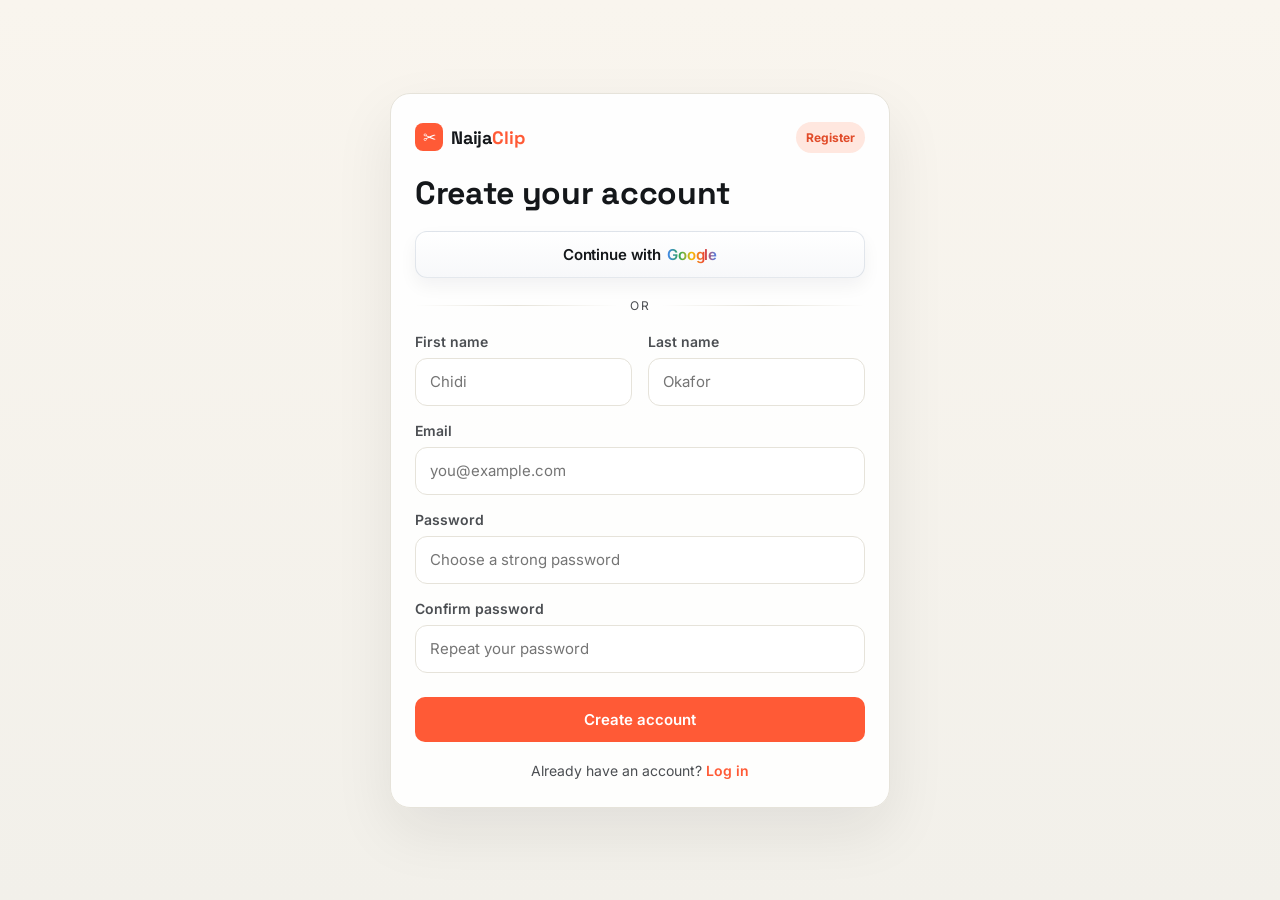
==== templates/auth/register.html @ e10fc05a "first commit" ====
<!DOCTYPE html>
<html lang="en">
  <head>
    <meta charset="UTF-8" />
    <meta name="viewport" content="width=device-width, initial-scale=1.0" />
    <title>NaijaClip | Register</title>

    <link rel="preconnect" href="https://fonts.googleapis.com" />
    <link rel="preconnect" href="https://fonts.gstatic.com" crossorigin />
    <link
      href="https://fonts.googleapis.com/css2?family=Space+Grotesk:wght@500;600;700&family=Inter:wght@400;500;600;700&display=swap"
      rel="stylesheet"
    />
    <link rel="icon" type="image/png" href="/static/favicon%20image/favicon-512.png" />
    <link rel="apple-touch-icon" sizes="180x180" href="/static/favicon%20image/favicon-512.png" />
    <link rel="icon" type="image/png" sizes="192x192" href="/static/favicon%20image/favicon-512.png" />
    <link rel="stylesheet" href="/static/css/styles.css" />
    <style>
      body {
        background: linear-gradient(180deg, #f9f5ee 0%, #f2f0ea 100%);
      }
      .nc-auth-page {
        min-height: 100vh;
        display: flex;
        align-items: center;
        justify-content: center;
        padding: 32px 20px;
      }
      .nc-auth-card {
        width: min(100%, 500px);
        background: rgba(255,255,255,0.92);
        border: 1px solid var(--border);
        border-radius: 20px;
        box-shadow: 0 24px 60px rgba(20,23,26,0.08);
        padding: 28px 24px;
      }
      .nc-auth-header {
        display: flex;
        align-items: center;
        justify-content: space-between;
        margin-bottom: 20px;
      }
      .nc-auth-title {
        font-size: 32px;
        font-weight: 700;
        margin: 0;
      }
      .nc-auth-badge {
        font-size: 12px;
        background: var(--accent-soft);
        color: var(--accent-dark);
        border-radius: 999px;
        padding: 8px 10px;
        font-weight: 700;
      }
      .nc-social-auth {
        margin: 18px 0 20px;
      }
      .nc-google-btn {
        width: 100%;
        display: inline-flex;
        align-items: center;
        justify-content: center;
        gap: 12px;
        background: linear-gradient(135deg, rgba(255,255,255,0.94), rgba(245,247,250,0.9));
        border: 1px solid rgba(148, 163, 184, 0.28);
        color: var(--ink);
        border-radius: 14px;
        padding: 14px 18px;
        font-weight: 700;
        font-size: 15px;
        transition: transform 0.15s ease, box-shadow 0.2s ease, border-color 0.2s ease;
        box-shadow: 0 12px 24px rgba(15, 23, 42, 0.08);
        cursor: pointer;
      }
      .nc-google-btn:hover {
        transform: translateY(-1px);
        border-color: rgba(96, 165, 250, 0.35);
        box-shadow: 0 16px 32px rgba(59, 130, 246, 0.12);
      }
      .nc-google-btn {
        width: 100%;
        display: inline-flex;
        align-items: center;
        justify-content: center;
        gap: 10px;
        background: linear-gradient(180deg, #ffffff 0%, #f7f8fa 100%);
        border: 1px solid rgba(148, 163, 184, 0.25);
        color: var(--ink);
        border-radius: 12px;
        padding: 13px 18px;
        font-weight: 600;
        font-size: 15px;
        letter-spacing: -0.01em;
        transition: transform 0.15s ease, box-shadow 0.18s ease, border-color 0.18s ease;
        box-shadow: 0 8px 18px rgba(15, 23, 42, 0.05);
        cursor: pointer;
      }
      .nc-google-btn:hover {
        transform: translateY(-1px);
        border-color: rgba(59, 130, 246, 0.2);
        box-shadow: 0 12px 24px rgba(99, 102, 241, 0.08);
      }
      .nc-google-label {
        display: inline-flex;
        align-items: center;
        justify-content: center;
        gap: 6px;
        position: relative;
        z-index: 1;
      }
      .nc-google-word {
        background: linear-gradient(90deg, #4285F4 0%, #34A853 25%, #FBBC05 50%, #EA4335 75%, #4285F4 100%);
        -webkit-background-clip: text;
        background-clip: text;
        color: transparent;
      }
      .nc-auth-divider {
        display: flex;
        align-items: center;
        gap: 12px;
        margin: 4px 0 20px;
        color: var(--ink-soft);
        font-size: 12px;
        text-transform: uppercase;
        letter-spacing: 0.12em;
      }
      .nc-auth-divider::before,
      .nc-auth-divider::after {
        content: "";
        height: 1px;
        flex: 1;
        background: linear-gradient(90deg, transparent, var(--border), transparent);
      }
      .nc-auth-form {
        display: flex;
        flex-direction: column;
        gap: 16px;
      }
      .nc-grid {
        display: grid;
        grid-template-columns: repeat(2, minmax(0, 1fr));
        gap: 16px;
      }
      .nc-field {
        display: flex;
        flex-direction: column;
        gap: 8px;
      }
      .nc-field label {
        font-size: 14px;
        font-weight: 600;
        color: var(--ink-soft);
      }
      .nc-field input {
        width: 100%;
        border: 1px solid var(--border);
        background: #fff;
        height: 48px;
        border-radius: 12px;
        padding: 0 14px;
        font-size: 15px;
        color: var(--ink);
      }
      .nc-field input:focus {
        outline: 2px solid rgba(255, 90, 54, 0.15);
        border-color: var(--accent);
      }
      .nc-auth-actions {
        margin-top: 8px;
      }
      .nc-auth-footer {
        margin-top: 20px;
        text-align: center;
        font-size: 14px;
        color: var(--ink-soft);
      }
      .nc-auth-footer a {
        color: var(--accent);
        font-weight: 600;
      }
      .nc-loader {
        width: 16px;
        height: 16px;
        border: 2px solid rgba(255,255,255,0.4);
        border-top-color: #fff;
        border-radius: 50%;
        display: inline-block;
        animation: nc-spin 0.75s linear infinite;
      }
      @keyframes nc-spin {
        to { transform: rotate(360deg); }
      }
      .nc-toast {
        position: fixed;
        left: 50%;
        bottom: 24px;
        transform: translateX(-50%);
        min-width: min(90vw, 360px);
        max-width: min(92vw, 420px);
        padding: 12px 16px;
        border-radius: 12px;
        background: rgba(20,23,26,0.96);
        color: #fff;
        font-size: 14px;
        font-weight: 600;
        box-shadow: 0 18px 32px rgba(15,23,42,0.18);
        opacity: 0;
        pointer-events: none;
        transition: opacity 0.2s ease, transform 0.2s ease;
        z-index: 50;
      }
      .nc-toast.show {
        opacity: 1;
        transform: translate(-50%, 0);
      }
      .nc-toast.success {
        background: rgba(9, 112, 83, 0.95);
      }
      .nc-toast.error {
        background: rgba(148, 40, 28, 0.95);
      }
      @media (max-width: 520px) {
        .nc-grid {
          grid-template-columns: 1fr;
        }
      }
    </style>
  </head>
  <body>
    <main class="nc-auth-page">
      <section class="nc-auth-card">
        <div class="nc-auth-header">
          <div class="nc-logo" onclick="window.location.href='/'">
            <span class="nc-logo-mark">✂</span>
            <span class="nc-logo-text nc-display">Naija<span>Clip</span></span>
          </div>
          <span class="nc-auth-badge">Register</span>
        </div>

        <h1 class="nc-auth-title nc-display">Create your account</h1>

        <div class="nc-social-auth">
          <button type="button" class="nc-google-btn" aria-label="Continue with Google">
            <span class="nc-google-label"><span>Continue with</span> <span class="nc-google-word">Google</span></span>
          </button>
        </div>

        <div class="nc-auth-divider">or</div>

        <form id="nc-register-form" class="nc-auth-form">
          <div class="nc-grid">
            <div class="nc-field">
              <label for="first_name">First name</label>
              <input id="first_name" type="text" placeholder="Chidi" />
            </div>

            <div class="nc-field">
              <label for="last_name">Last name</label>
              <input id="last_name" type="text" placeholder="Okafor" />
            </div>
          </div>

          <div class="nc-field">
            <label for="email">Email</label>
            <input id="email" type="email" placeholder="you@example.com" required />
          </div>

          <div class="nc-field">
            <label for="password">Password</label>
            <input id="password" type="password" placeholder="Choose a strong password" required />
          </div>

          <div class="nc-field">
            <label for="confirm_password">Confirm password</label>
            <input id="confirm_password" type="password" placeholder="Repeat your password" required />
          </div>

          <div class="nc-auth-actions">
            <button class="nc-btn nc-btn-primary nc-btn-full" type="submit">Create account</button>
          </div>
        </form>

        <div class="nc-auth-footer">
          Already have an account? <a href="/login">Log in</a>
        </div>
      </section>
    </main>

    <script src="/static/js/auth.js"></script>
    <script>
      const googleBtn = document.querySelector('.nc-google-btn');
      const form = document.getElementById('nc-register-form');
      const submitButton = form?.querySelector('button[type="submit"]');

      function showToast(message, type = 'success') {
        let toast = document.getElementById('nc-toast');
        if (!toast) {
          toast = document.createElement('div');
          toast.id = 'nc-toast';
          toast.className = 'nc-toast';
          document.body.appendChild(toast);
        }
        toast.textContent = message;
        toast.className = `nc-toast show ${type}`;
        window.clearTimeout(showToast.timeoutId);
        showToast.timeoutId = window.setTimeout(() => {
          toast.classList.remove('show');
        }, 3200);
      }

      function setLoading(button, isLoading, label) {
        if (!button) return;
        button.disabled = isLoading;
        button.dataset.originalText = button.dataset.originalText || button.textContent;
        button.innerHTML = isLoading
          ? `<span class="nc-loader" aria-hidden="true"></span> <span>${label}</span>`
          : button.dataset.originalText;
      }

      if (googleBtn) {
        googleBtn.addEventListener('click', () => {
          window.location.href = '/auth/google';
        });
      }

      form?.addEventListener('submit', async (event) => {
        event.preventDefault();
        const firstName = document.getElementById('first_name').value.trim();
        const lastName = document.getElementById('last_name').value.trim();
        const email = document.getElementById('email').value.trim();
        const password = document.getElementById('password').value;
        const confirmPassword = document.getElementById('confirm_password').value;

        if (!firstName || !lastName || !email || !password || !confirmPassword) {
          showToast('Please complete every field before continuing.', 'error');
          return;
        }

        if (password !== confirmPassword) {
          showToast('Passwords do not match.', 'error');
          return;
        }

        setLoading(submitButton, true, 'Creating account...');

        try {
          const response = await fetch('/auth/register', {
            method: 'POST',
            headers: { 'Content-Type': 'application/json' },
            credentials: 'include',
            body: JSON.stringify({ email, password, first_name: firstName || null, last_name: lastName || null })
          });

          const data = await response.json().catch(() => ({}));
          if (!response.ok) {
            showToast(data.detail || 'Registration failed. Please try again.', 'error');
            return;
          }

          clearLegacyAuthentication();
          const sent = data.email_delivery?.sent === true;
          showToast(data.detail || 'Account created.', sent ? 'success' : 'error');
          const notice = sent ? 'verification' : 'verification-retry';
          window.setTimeout(() => window.location.href = `/login?notice=${notice}`, 1500);
        } catch (error) {
          showToast('Unable to create your account right now.', 'error');
        } finally {
          setLoading(submitButton, false, 'Create account');
        }
      });
    </script>
  </body>
</html>
---- static/css/styles.css ----
:root {
  --bg: #FAFAF7;
  --bg-alt: #F2F0EA;
  --surface: #FFFFFF;
  --ink: #14171A;
  --ink-soft: #4B4E52;
  --muted: #84867F;
  --border: #E6E3DA;
  --accent: #FF5A36;
  --accent-dark: #E14B29;
  --accent-soft: #FFE7DF;
  --teal: #0E5C52;
  --teal-soft: #E4F0EE;
  --radius-lg: 16px;
  --radius-md: 12px;
  --radius-sm: 8px;
}

/* ---------- Reset / base ---------- */
* { box-sizing: border-box; }
html, body {
  margin: 0;
  padding: 0;
  max-width: 100%;
  overflow-x: hidden;      /* prevents any oversized child from creating page-level horizontal scroll */
}
body {
  font-family: 'Inter', sans-serif;
  color: var(--ink);
  background: var(--bg);
  -webkit-font-smoothing: antialiased;
}
img, svg { display: block; max-width: 100%; }
button, input { font-family: inherit; }
a { color: inherit; text-decoration: none; }
.nc-display { font-family: 'Space Grotesk', sans-serif; letter-spacing: -0.01em; }
.nc-focus:focus-visible { outline: 2px solid var(--accent); outline-offset: 2px; }

@keyframes nc-rise { from { opacity: 0; transform: translateY(10px); } to { opacity: 1; transform: translateY(0); } }
.nc-rise { animation: nc-rise 0.5s ease both; }
@keyframes nc-toast-in { from { opacity: 0; transform: translate(-50%, 8px); } to { opacity: 1; transform: translate(-50%, 0); } }

.nc-scrollbar::-webkit-scrollbar { width: 6px; height: 6px; }
.nc-scrollbar::-webkit-scrollbar-thumb { background: var(--border); border-radius: 4px; }

/* ---------- Buttons ---------- */
.nc-btn {
  display: inline-flex;
  align-items: center;
  justify-content: center;
  gap: 8px;
  font-weight: 600;
  font-size: 15px;
  border-radius: 10px;
  cursor: pointer;
  border: 1px solid transparent;
  padding: 12px 22px;
  transition: transform 0.1s ease;
}
.nc-btn:active { transform: scale(0.98); }
.nc-btn-sm { font-size: 13px; padding: 8px 14px; }
.nc-btn-full { width: 100%; }
.nc-btn-primary { background: var(--accent); color: #fff; }
.nc-btn-primary:hover { background: var(--accent-dark); }
.nc-btn:disabled { cursor: wait; opacity: 0.8; }
.nc-button-spinner {
  width: 15px;
  height: 15px;
  border: 2px solid rgba(255,255,255,0.4);
  border-top-color: #fff;
  border-radius: 50%;
  animation: nc-spin 0.75s linear infinite;
}
@keyframes nc-spin { to { transform: rotate(360deg); } }
.nc-btn-outline { background: transparent; color: var(--ink); border-color: var(--border); }
.nc-btn-outline:hover { background: var(--bg-alt); }
.nc-btn-ghost { background: transparent; color: var(--ink-soft); }
.nc-btn-reverse { flex-direction: row-reverse; }

.nc-logo {
  display: flex;
  align-items: center;
  gap: 8px;
  background: none;
  border: none;
  cursor: pointer;
  padding: 0;
  color: inherit;
  text-decoration: none;
}
.nc-logo-mark {
  width: 28px;
  height: 28px;
  border-radius: 8px;
  background: var(--accent);
  display: flex;
  align-items: center;
  justify-content: center;
  flex-shrink: 0;
  color: #fff;
}
.nc-logo-text { font-size: 18px; font-weight: 700; }
.nc-logo-text span { color: var(--accent); }

.nc-link {
  background: none;
  border: none;
  font-size: 14.5px;
  font-weight: 500;
  color: var(--ink-soft);
  cursor: pointer;
  padding: 0;
}
.nc-link-sm { display: inline-flex; align-items: center; gap: 3px; font-size: 13px; }

/* ---------- Toast ---------- */
.nc-toast {
  position: fixed;
  bottom: 24px;
  left: 50%;
  background: var(--ink);
  color: #fff;
  padding: 12px 20px;
  border-radius: 10px;
  font-size: 14px;
  font-weight: 500;
  box-shadow: 0 8px 24px rgba(0,0,0,0.2);
  z-index: 200;
  display: none;
  align-items: center;
  gap: 8px;
  max-width: 90vw;
}
.nc-toast.show {
  display: flex;
  animation: nc-toast-in 0.25s ease both;
  left: 50%;
  transform: translateX(-50%);
}
.nc-toast.success { border-left: 3px solid #38a77b; }
.nc-toast.error { border-left: 3px solid #ef6652; }

/* ---------- Navbar (public) ---------- */
.nc-navbar {
  position: sticky;
  top: 0;
  z-index: 50;
  background: rgba(250,250,247,0.9);
  backdrop-filter: blur(8px);
  border-bottom: 1px solid var(--border);
}
.nc-navbar-inner {
  max-width: 1120px;
  margin: 0 auto;
  padding: 14px 20px;
  display: flex;
  align-items: center;
  justify-content: space-between;
  gap: 16px;
}
.nc-navbar-links { display: flex; align-items: center; gap: 24px; }

/* ---------- Hero ---------- */
.nc-hero-section { max-width: 1120px; margin: 0 auto; padding: 64px 20px 40px; }
.nc-hero-grid { display: flex; flex-wrap: wrap; gap: 48px; align-items: center; }
.nc-hero-copy { flex: 1 1 420px; min-width: 280px; }
.nc-hero-title { font-size: clamp(32px, 5vw, 52px); font-weight: 700; line-height: 1.08; margin: 0; }
.nc-hero-sub { font-size: 17px; color: var(--ink-soft); margin-top: 20px; line-height: 1.6; max-width: 440px; }
.nc-hero-ctas { display: flex; gap: 12px; margin-top: 28px; flex-wrap: wrap; }
.nc-hero-visual { flex: 1 1 340px; display: flex; justify-content: center; }
.nc-platform-label { font-size: 12px; color: var(--muted); margin-bottom: 10px; }
.nc-platform-pills { display: flex; gap: 10px; flex-wrap: wrap; }
.nc-pill {
  font-size: 12.5px;
  font-weight: 500;
  padding: 6px 12px;
  border-radius: 20px;
  border: 1px solid var(--border);
  color: var(--ink-soft);
  background: var(--surface);
}

/* clip stack hero visual */
.nc-clipstack { position: relative; width: 100%; max-width: 460px; }
.nc-timeline-card {
  background: var(--surface);
  border: 1px solid var(--border);
  border-radius: 14px;
  padding: 16px;
  box-shadow: 0 20px 50px -20px rgba(20,23,26,0.18);
}
.nc-timeline-head { display: flex; justify-content: space-between; align-items: center; margin-bottom: 10px; font-size: 12px; color: var(--muted); font-weight: 600; }
.nc-timeline-track { position: relative; height: 10px; background: var(--bg-alt); border-radius: 6px; overflow: hidden; }
.nc-timeline-mark { position: absolute; top: 0; bottom: 0; background: var(--accent); border-radius: 3px; }
.nc-timeline-note { font-size: 11px; color: var(--muted); margin-top: 8px; }
.nc-clip-row { display: flex; gap: 12px; margin-top: 18px; justify-content: center; }
.nc-clip-card {
  width: 92px;
  aspect-ratio: 9 / 16;
  background: var(--ink);
  border-radius: 12px;
  position: relative;
  overflow: hidden;
  box-shadow: 0 12px 24px -10px rgba(20,23,26,0.35);
  flex-shrink: 0;
}
.nc-clip-card .nc-clip-grad { position: absolute; inset: 0; }
.nc-clip-card .nc-clip-bar { position: absolute; top: 8px; left: 8px; right: 8px; height: 4px; background: rgba(255,255,255,0.25); border-radius: 2px; }
.nc-clip-card .nc-clip-label { position: absolute; bottom: 10px; left: 8px; right: 8px; font-size: 9.5px; line-height: 1.3; color: #fff; font-weight: 600; }
.nc-clip-card .nc-clip-play {
  position: absolute; top: 42%; left: 50%; transform: translate(-50%, -50%);
  width: 26px; height: 26px; border-radius: 50%; background: rgba(255,255,255,0.15);
  display: flex; align-items: center; justify-content: center;
}

/* ---------- How it works ---------- */
.nc-section-surface { background: var(--surface); border-top: 1px solid var(--border); border-bottom: 1px solid var(--border); }
.nc-section-inner { max-width: 1120px; margin: 0 auto; padding: 56px 20px; }
.nc-section-title { font-size: 26px; font-weight: 700; margin-bottom: 32px; }
.nc-steps { display: flex; gap: 20px; flex-wrap: wrap; }
.nc-step { flex: 1 1 240px; padding-left: 20px; border-left: 2px solid var(--border); }
.nc-step.is-first { border-left-color: var(--accent); }
.nc-step-title { font-weight: 700; font-size: 15.5px; margin-bottom: 6px; }
.nc-step-desc { font-size: 14px; color: var(--ink-soft); line-height: 1.55; }

/* ---------- Who it's for ---------- */
.nc-section { max-width: 1120px; margin: 0 auto; padding: 56px 20px; }
.nc-audience-grid { display: flex; flex-wrap: wrap; gap: 40px; align-items: flex-start; }
.nc-audience-copy { flex: 1 1 300px; }
.nc-audience-copy h2 { font-size: 26px; font-weight: 700; margin-bottom: 12px; }
.nc-audience-copy p { font-size: 15px; color: var(--ink-soft); line-height: 1.6; max-width: 380px; }
.nc-audience-tags { flex: 1 1 340px; display: flex; flex-wrap: wrap; gap: 10px; }
.nc-tag { font-size: 13.5px; font-weight: 500; padding: 9px 16px; border-radius: 10px; background: var(--bg-alt); color: var(--ink); }

/* ---------- Clip examples (dark) ---------- */
.nc-section-dark { background: var(--ink); padding: 56px 20px; }
.nc-section-dark-inner { max-width: 1120px; margin: 0 auto; }
.nc-section-dark h2 { font-size: 26px; font-weight: 700; color: #fff; margin-bottom: 8px; }
.nc-section-dark .nc-sub { color: rgba(255,255,255,0.55); font-size: 15px; margin-bottom: 32px; }
.nc-clip-scroll { display: flex; gap: 16px; overflow-x: auto; padding-bottom: 8px; }
.nc-dark-clip-card { min-width: 200px; background: #1F2327; border-radius: 12px; padding: 16px; flex-shrink: 0; }
.nc-dark-clip-thumb {
  aspect-ratio: 9/16; background: linear-gradient(160deg, #2A2F35, #14171A); border-radius: 8px;
  margin-bottom: 12px; display: flex; align-items: center; justify-content: center;
}
.nc-dark-clip-title { font-size: 13px; color: #fff; font-weight: 500; line-height: 1.4; margin-bottom: 6px; }
.nc-dark-clip-dur { font-size: 11.5px; color: rgba(255,255,255,0.45); }

/* ---------- Pricing ---------- */
.nc-pricing-head { display: flex; justify-content: space-between; align-items: center; flex-wrap: wrap; gap: 16px; margin-bottom: 28px; }
.nc-toggle { display: flex; background: var(--bg-alt); border-radius: 10px; padding: 4px; }
.nc-toggle button {
  border: none; padding: 7px 16px; border-radius: 8px; font-size: 13px; font-weight: 600;
  cursor: pointer; background: transparent; color: var(--muted); text-transform: capitalize;
}
.nc-toggle button.active { background: var(--surface); color: var(--ink); box-shadow: 0 1px 4px rgba(0,0,0,0.08); }
.nc-toggle .nc-save { color: var(--accent); }
.nc-plans { display: flex; gap: 20px; flex-wrap: wrap; }
.nc-plan-card { flex: 1 1 260px; background: var(--surface); border: 1px solid var(--border); border-radius: 14px; padding: 28px; position: relative; }
.nc-plan-card.highlight { border-color: var(--accent); }
.nc-plan-badge {
  position: absolute; top: -11px; left: 24px; background: var(--accent); color: #fff;
  font-size: 11px; font-weight: 600; padding: 3px 10px; border-radius: 20px;
}
.nc-plan-name { font-weight: 700; font-size: 16px; margin-bottom: 4px; }
.nc-plan-price { font-size: 30px; font-weight: 700; margin-bottom: 16px; }
.nc-plan-price span { font-size: 13px; color: var(--muted); font-weight: 500; }
.nc-plan-features { display: flex; flex-direction: column; gap: 10px; margin-bottom: 22px; }
.nc-plan-feature { display: flex; gap: 8px; font-size: 13.5px; color: var(--ink-soft); }

/* ---------- Final CTA ---------- */
.nc-final-cta { background: var(--accent-soft); border-radius: 20px; padding: 48px 32px; text-align: center; }
.nc-final-cta h2 { font-size: 28px; font-weight: 700; margin-bottom: 10px; }
.nc-final-cta p { color: var(--ink-soft); font-size: 15px; margin-bottom: 24px; }

/* ---------- Footer ---------- */
.nc-footer { border-top: 1px solid var(--border); padding: 28px 20px; }
.nc-footer-inner { max-width: 1120px; margin: 0 auto; display: flex; justify-content: space-between; align-items: center; flex-wrap: wrap; gap: 12px; }
.nc-footer-copy { font-size: 13px; color: var(--muted); }

/* ---------- Dashboard shell ---------- */
.nc-dash { display: flex; min-height: 100vh; width: 100%; max-width: 100%; }
.nc-sidebar {
  width: 232px;
  border-right: 1px solid var(--border);
  background: var(--surface);
  flex-shrink: 0;
  height: 100vh;
  position: sticky;
  top: 0;
  display: flex;
  flex-direction: column;
}
.nc-sidebar-head { padding: 20px 18px; }
.nc-sidebar-nav { flex: 1; padding: 8px 12px; display: flex; flex-direction: column; gap: 2px; overflow-y: auto; }
.nc-navitem {
  display: flex; align-items: center; gap: 11px; padding: 9px 12px; border-radius: 9px;
  border: none; cursor: pointer; background: transparent; color: var(--ink-soft);
  font-weight: 500; font-size: 14px; text-align: left; width: 100%;
}
.nc-navitem.active { background: var(--accent-soft); color: var(--accent-dark); font-weight: 600; }
.nc-navitem svg { flex-shrink: 0; }
.nc-sidebar-foot { padding: 14px; border-top: 1px solid var(--border); }
.nc-user-row { display: flex; align-items: center; gap: 10px; padding: 8px 6px; }
.nc-avatar {
  width: 34px; height: 34px; border-radius: 50%; background: var(--teal); color: #fff;
  display: flex; align-items: center; justify-content: center; font-weight: 600; font-size: 13px; flex-shrink: 0;
}
.nc-user-name { font-size: 13.5px; font-weight: 600; white-space: nowrap; overflow: hidden; text-overflow: ellipsis; }
.nc-user-plan { font-size: 11.5px; color: var(--muted); }
.nc-logout {
  display: flex; align-items: center; gap: 9px; width: 100%; margin-top: 4px; padding: 8px 6px;
  border: none; background: none; cursor: pointer; font-size: 13.5px; color: var(--muted); font-weight: 500;
}

.nc-sidebar-mobile { position: fixed; inset: 0; z-index: 100; display: none; }
.nc-sidebar-mobile.open { display: block; }
.nc-sidebar-overlay { position: absolute; inset: 0; background: rgba(20,23,26,0.4); }
.nc-sidebar-drawer { position: absolute; left: 0; top: 0; bottom: 0; width: 250px; background: var(--surface); display: flex; flex-direction: column; }
.nc-drawer-close { display: flex; justify-content: flex-end; padding: 10px; }
.nc-drawer-close button { background: none; border: none; cursor: pointer; padding: 6px; }

.nc-main { flex: 1; min-width: 0; max-width: 100%; }
.nc-topbar {
  display: none; align-items: center; gap: 12px; padding: 14px 20px; border-bottom: 1px solid var(--border);
  background: var(--surface); position: sticky; top: 0; z-index: 20;
}
.nc-topbar button { background: none; border: none; cursor: pointer; padding: 4px; }
.nc-topbar-title { font-weight: 700; font-size: 16px; }

.nc-page { padding: 28px 28px 60px; max-width: 100%; }
.nc-page-head { display: flex; justify-content: space-between; align-items: flex-start; flex-wrap: wrap; gap: 16px; margin-bottom: 24px; }
.nc-page-title { font-size: 24px; font-weight: 700; margin: 0; }
.nc-page-sub { color: var(--muted); font-size: 14px; margin-top: 4px; }

/* ---------- Stat cards ---------- */
.nc-stats-row { display: flex; gap: 14px; flex-wrap: wrap; margin-bottom: 32px; }
.nc-stat-card { background: var(--surface); border: 1px solid var(--border); border-radius: 14px; padding: 20px; flex: 1 1 180px; min-width: 0; }
.nc-stat-label { font-size: 13px; color: var(--muted); margin-bottom: 8px; font-weight: 500; }
.nc-stat-value { font-size: 26px; font-weight: 700; }
.nc-stat-sub { font-size: 12px; color: var(--muted); margin-top: 4px; }

/* ---------- Overview grid ---------- */
.nc-overview-grid { display: flex; gap: 24px; flex-wrap: wrap; }
.nc-overview-col-wide { flex: 2 1 380px; min-width: 0; }
.nc-overview-col-narrow { flex: 1 1 260px; min-width: 0; }
.nc-col-head { display: flex; justify-content: space-between; align-items: center; margin-bottom: 12px; }
.nc-col-head h2 { font-size: 15.5px; font-weight: 700; margin: 0; }

/* ---------- Recent videos TABLE (fixed so it can't blow out page width) ---------- */
.nc-table-card { background: var(--surface); border: 1px solid var(--border); border-radius: 14px; overflow: hidden; }
.nc-table-wrap {
  width: 100%;
  max-width: 100%;
  overflow-x: auto;          /* if content genuinely can't fit, it scrolls inside the card, not the page */
  -webkit-overflow-scrolling: touch;
}
.nc-video-table {
  width: 100%;
  min-width: 0;
  table-layout: fixed;       /* stops long filenames from stretching the table past its container */
  border-collapse: collapse;
}
.nc-video-table col.col-thumb { width: 64px; }
.nc-video-table col.col-title { width: auto; }
.nc-video-table col.col-status { width: 190px; }
.nc-video-table td {
  padding: 12px 18px;
  border-bottom: 1px solid var(--border);
  vertical-align: middle;
  overflow: hidden;
}
.nc-video-table tr:last-child td { border-bottom: none; }
.nc-video-thumb {
  width: 56px; height: 40px; border-radius: 8px;
  background: linear-gradient(160deg, #2A2F35, var(--ink));
  display: flex; align-items: center; justify-content: center;
}
.nc-video-title {
  font-size: 13.5px; font-weight: 600;
  white-space: nowrap; overflow: hidden; text-overflow: ellipsis;  /* long titles truncate instead of forcing width */
  max-width: 100%;
  display: block;
}
.nc-video-meta { font-size: 12px; color: var(--muted); margin-top: 2px; white-space: nowrap; overflow: hidden; text-overflow: ellipsis; }
.nc-status-badge { font-size: 11.5px; font-weight: 600; padding: 3px 10px; border-radius: 20px; white-space: nowrap; }
.nc-status-ready { background: var(--teal-soft); color: var(--teal); }
.nc-status-processing { background: var(--accent-soft); color: var(--accent-dark); }
.nc-video-actions { display: flex; justify-content: flex-end; gap: 6px; margin-top: 8px; }
.nc-video-actions .nc-btn { display: inline-flex; align-items: center; gap: 5px; }

/* ---------- Recent clips list ---------- */
.nc-clip-list { display: flex; flex-direction: column; gap: 12px; }
.nc-clip-list-item {
  display: flex; gap: 12px; background: var(--surface); border: 1px solid var(--border); border-radius: 12px; padding: 12px; min-width: 0;
  align-items: center; position: relative;
}
.nc-clip-list-playable {
  background: linear-gradient(180deg, rgba(255,255,255,0.75), rgba(242,240,234,0.9));
}
.nc-clip-preview {
  width: 96px; height: 70px; border-radius: 10px; overflow: hidden; background: linear-gradient(160deg, rgba(42, 47, 53, 0.9), rgba(20,23,26,1)); border: 1px solid rgba(20,23,26,0.08); flex-shrink: 0;
}
.nc-clip-preview video,
.nc-clip-video-frame video {
  width: 100%; height: 100%; display: block; object-fit: cover; background: linear-gradient(160deg, rgba(42, 47, 53, 0.9), rgba(20,23,26,1));
}
.nc-clip-meta {
  min-width: 0; flex: 1;
}
.nc-clip-list-thumb {
  width: 34px; height: 52px; border-radius: 6px; background: linear-gradient(160deg, #2A2F35, var(--ink));
  flex-shrink: 0; display: flex; align-items: center; justify-content: center;
}
.nc-clip-list-thumb-lg {
  width: 100%; height: 100%; border-radius: 0; font-size: 20px; background: linear-gradient(160deg, rgba(42, 47, 53, 0.9), rgba(20,23,26,1));
}
.nc-clip-list-title { font-size: 12.5px; font-weight: 600; line-height: 1.35; }
.nc-clip-list-dur { font-size: 11px; color: var(--muted); margin-top: 3px; }

.nc-clip-grid {
  display: grid; grid-template-columns: repeat(auto-fit, minmax(240px, 1fr)); gap: 18px;
}
.nc-clip-video-card {
  background: var(--surface); border: 1px solid var(--border); border-radius: 16px; overflow: hidden; box-shadow: 0 10px 24px -18px rgba(20,23,26,0.32);
}
.nc-clip-video-frame {
  position: relative; aspect-ratio: 9 / 16; background: linear-gradient(160deg, rgba(42, 47, 53, 0.9), rgba(20,23,26,1)); overflow: hidden;
}
.nc-clip-info {
  padding: 12px 14px 0;
}
.nc-clip-actions {
  padding: 12px 14px 14px;
  display: flex; justify-content: flex-end; align-items: center; flex-wrap: wrap; gap: 8px;
}
.nc-featured-status { flex: 0 0 100%; color: var(--teal); font-size: 12px; font-weight: 700; }
.nc-clip-fullscreen-btn {
  position: absolute; right: 10px; bottom: 10px; display: inline-flex; align-items: center; gap: 6px; border: none; border-radius: 999px; padding: 8px 10px; background: rgba(20, 23, 26, 0.7); color: #fff; font-size: 11px; font-weight: 600; cursor: pointer; backdrop-filter: blur(4px);
}
.nc-clip-fullscreen-btn svg { width: 12px; height: 12px; }

.nc-clip-modal {
  position: fixed; inset: 0; z-index: 300; display: none; align-items: center; justify-content: center; padding: 20px;
}
.nc-clip-modal.visible { display: flex; }
.nc-clip-modal-backdrop {
  position: absolute; inset: 0; background: rgba(10, 12, 14, 0.8); backdrop-filter: blur(8px);
}
.nc-clip-modal-panel {
  position: relative; width: min(92vw, 960px); background: rgba(8, 10, 12, 0.9); border: 1px solid rgba(255,255,255,0.08); border-radius: 18px; overflow: hidden; box-shadow: 0 28px 80px rgba(0,0,0,0.35);
}
.nc-clip-modal-stage {
  width: 100%; aspect-ratio: 9 / 16; max-height: 82vh; background: #000;
}
.nc-clip-modal-stage video {
  width: 100%; height: 100%; display: block; object-fit: contain; background: #000;
}
.nc-clip-modal-close {
  position: absolute; top: 12px; right: 12px; z-index: 2; border: none; border-radius: 999px; width: 36px; height: 36px; display: inline-flex; align-items: center; justify-content: center; background: rgba(255,255,255,0.12); color: #fff; cursor: pointer;
}

/* ---------- Upload page ---------- */
.nc-upload-wrap { max-width: 640px; }
.nc-dropzone {
  border: 1.5px dashed var(--border);
  border-radius: 16px;
  padding: 56px 24px;
  text-align: center;
  background: var(--surface);
  transition: background 0.15s ease, border-color 0.15s ease;
}
.nc-dropzone.dragging { border-color: var(--accent); background: var(--accent-soft); }
.nc-dropzone-icon {
  width: 52px; height: 52px; border-radius: 14px; background: var(--bg-alt);
  display: flex; align-items: center; justify-content: center; margin: 0 auto 18px;
}
.nc-dropzone-title { font-weight: 600; font-size: 15.5px; margin-bottom: 6px; }
.nc-dropzone-sub { font-size: 13px; color: var(--muted); margin-bottom: 20px; }

.nc-file-card { background: var(--surface); border: 1px solid var(--border); border-radius: 16px; padding: 20px; }
.nc-file-row { display: flex; gap: 14px; align-items: center; }
.nc-file-icon { width: 64px; height: 46px; border-radius: 10px; background: linear-gradient(160deg, #2A2F35, var(--ink)); display: flex; align-items: center; justify-content: center; flex-shrink: 0; }
.nc-file-name { font-weight: 600; font-size: 14px; white-space: nowrap; overflow: hidden; text-overflow: ellipsis; }
.nc-file-meta { font-size: 12.5px; color: var(--muted); margin-top: 3px; }
.nc-file-remove { background: none; border: none; cursor: pointer; color: var(--muted); padding: 6px; }
.nc-processing-card { overflow: hidden; }
.nc-processing-card.is-failed { border-color: #e7b8b8; }
.nc-progress-value { color: var(--ink); font-size: 14px; font-weight: 700; min-width: 42px; text-align: right; }
.nc-progress { height: 8px; overflow: hidden; border-radius: 999px; background: var(--bg-alt); }
.nc-progress-bar { height: 100%; min-width: 0; border-radius: inherit; background: var(--accent); transition: width .45s ease; }
.nc-processing-status { display: flex; align-items: center; gap: 8px; color: var(--muted); font-size: 12.5px; margin-top: 12px; }
.nc-spinner { width: 13px; height: 13px; border: 2px solid var(--border); border-top-color: var(--accent); border-radius: 50%; animation: nc-spin .8s linear infinite; flex-shrink: 0; }
@keyframes nc-spin { to { transform: rotate(360deg); } }

/* ---------- Placeholder ---------- */
.nc-placeholder-box {
  border: 1px dashed var(--border); border-radius: 14px; padding: 48px 24px; text-align: center; color: var(--muted); font-size: 14px;
}

/* ---------- Responsive ---------- */
@media (max-width: 880px) {
  .nc-hide-mobile { display: none !important; }
  .nc-sidebar { display: none !important; }
  .nc-topbar { display: flex !important; }
  .nc-page { padding: 20px 16px 48px; }

  .nc-overview-grid {
    display: block;
  }

  .nc-overview-col-wide,
  .nc-overview-col-narrow {
    width: 100%;
    max-width: 100%;
    flex: 1 1 auto;
  }

  .nc-clip-list {
    gap: 14px;
  }

  .nc-clip-list-item {
    flex-direction: column;
    align-items: stretch;
    padding: 12px;
  }

  .nc-clip-preview {
    width: 100%;
    height: 180px;
  }

  .nc-clip-meta {
    width: 100%;
  }

  .nc-clip-list-title {
    font-size: 14px;
    line-height: 1.45;
  }

  .nc-clip-list-dur {
    font-size: 12px;
  }

  .nc-clip-fullscreen-btn {
    right: 12px;
    bottom: 12px;
  }

  .nc-clip-grid {
    grid-template-columns: 1fr;
    gap: 16px;
  }

  .nc-clip-video-card {
    border-radius: 14px;
  }

  .nc-clip-video-frame {
    aspect-ratio: 16 / 9;
  }

  .nc-clip-actions {
    justify-content: flex-start;
  }

  .nc-clip-modal-panel {
    width: min(94vw, 680px);
  }

  .nc-clip-modal-stage {
    aspect-ratio: 16 / 10;
  }
}

/* ---------- Browser clip editor ---------- */
.nc-editor-page { max-width: 1480px; }
.nc-editor-head, .nc-editor-head-actions, .nc-editor-section-heading, .nc-editor-transport, .nc-editor-export-row {
  display: flex;
  align-items: center;
  justify-content: space-between;
  gap: 12px;
}
.nc-editor-head { margin-bottom: 18px; }
.nc-editor-source-warning { margin: -6px 0 16px; padding: 10px 12px; border-left: 3px solid #c88419; background: #fff3d8; color: #62430e; font-size: 13px; }
.nc-editor-head .nc-page-title { margin: 2px 0 0; overflow-wrap: anywhere; }
.nc-editor-head-actions { flex-wrap: wrap; justify-content: flex-end; }
.nc-editor-back { display: inline-flex; align-items: center; gap: 4px; }
.nc-editor-back svg { transform: rotate(180deg); width: 14px; }
.nc-editor-workspace { display: grid; grid-template-columns: minmax(250px, .8fr) minmax(360px, 1.2fr); gap: 22px; align-items: start; }
.nc-editor-monitor, .nc-editor-timeline-panel, .nc-editor-subtitles-panel, .nc-editor-export-panel { min-width: 0; }
.nc-editor-stage { position: relative; width: min(100%, 390px); max-height: 62vh; aspect-ratio: 9 / 16; margin: 0 auto; overflow: hidden; background: #141a19; }
.nc-editor-stage video { width: 100%; height: 100%; object-fit: contain; display: block; }
.nc-editor-subtitle { position: absolute; left: 12px; right: 12px; bottom: 8%; color: #fff; font-size: 18px; font-weight: 800; line-height: 1.1; text-align: center; white-space: nowrap; -webkit-text-stroke: 1px #000; paint-order: stroke fill; text-shadow: 1px 1px 0 #000, -1px -1px 0 #000; pointer-events: none; }
.nc-editor-transport { justify-content: center; flex-wrap: wrap; margin-top: 12px; }
.nc-editor-time { min-width: 100px; text-align: center; color: var(--ink-soft); font-size: 13px; font-variant-numeric: tabular-nums; }
.nc-editor-section-heading { margin-bottom: 10px; }
.nc-editor-section-heading h2 { margin: 0; font-size: 17px; }
.nc-editor-section-heading p { margin: 5px 0 0; color: var(--muted); font-size: 13px; }
.nc-editor-section-heading > span { color: var(--muted); font-size: 12px; white-space: nowrap; }
.nc-editor-ruler { display: flex; justify-content: space-between; padding: 0 2px 6px; color: var(--muted); font-size: 11px; font-variant-numeric: tabular-nums; }
.nc-editor-timeline { position: relative; height: 64px; border: 1px solid var(--border); background: var(--bg-alt); touch-action: pan-y; cursor: crosshair; user-select: none; }
.nc-editor-segments { position: absolute; inset: 0; }
.nc-editor-segment { position: absolute; top: 13px; bottom: 13px; min-width: 3px; background: var(--teal); border: 1px solid #08483f; }
.nc-editor-segment.active { background: var(--accent); border-color: var(--accent-dark); }
.nc-editor-handle { position: absolute; z-index: 2; top: 50%; width: 14px; height: 38px; padding: 0; transform: translate(-50%, -50%); border: 2px solid #fff; border-radius: 3px; background: var(--teal); box-shadow: 0 1px 4px rgba(0,0,0,.25); cursor: ew-resize; touch-action: none; }
.nc-editor-segment.active .nc-editor-handle { background: var(--accent-dark); }
.nc-editor-handle.start { left: 0; }
.nc-editor-handle.end { left: 100%; }
.nc-editor-playhead { position: absolute; z-index: 3; top: 0; bottom: 0; width: 2px; background: #14171a; pointer-events: none; }
.nc-editor-playhead::before { content: ""; position: absolute; top: 0; left: 50%; width: 8px; height: 8px; background: #14171a; transform: translateX(-50%); }
.nc-editor-subtitle-track { position: relative; height: 22px; margin-top: 5px; border: 1px solid var(--border); background: var(--bg-alt); }
.nc-editor-timeline-cue { position: absolute; top: 3px; bottom: 3px; min-width: 3px; padding: 0; border: 1px solid #724d12; border-radius: 2px; background: #e9b84c; cursor: pointer; }
.nc-editor-timeline-cue.active { background: #f27a55; border-color: #9c321e; }
.nc-editor-tools { display: grid; gap: 10px; margin-top: 14px; }
.nc-editor-range-fields { display: flex; align-items: end; flex-wrap: wrap; gap: 8px; }
.nc-editor-range-fields label, .nc-editor-cue label { display: grid; gap: 4px; color: var(--muted); font-size: 11px; }
.nc-editor-range-fields input, .nc-editor-cue input, .nc-editor-cue textarea { min-width: 84px; padding: 8px 9px; border: 1px solid var(--border); border-radius: 6px; color: var(--ink); background: var(--surface); font-size: 13px; }
.nc-editor-range-fields input { width: 94px; font-variant-numeric: tabular-nums; }
.nc-editor-danger { color: #a43625; }
.nc-editor-subtitles-panel, .nc-editor-export-panel { margin-top: 28px; padding-top: 18px; border-top: 1px solid var(--border); }
.nc-editor-subtitle-list { display: grid; }
.nc-editor-cue { display: grid; grid-template-columns: 86px minmax(180px, 1fr) 90px 90px auto; gap: 10px; align-items: center; padding: 10px 0; border-top: 1px solid var(--border); }
.nc-editor-cue.active { background: var(--teal-soft); }
.nc-editor-cue-time { padding: 6px 0; border: 0; background: transparent; color: var(--teal); font-size: 12px; font-variant-numeric: tabular-nums; cursor: pointer; }
.nc-editor-cue label span { display: none; }
.nc-editor-cue textarea { width: 100%; min-height: 40px; resize: vertical; line-height: 1.35; }
.nc-editor-warning { grid-column: 2; color: #a43625; font-size: 11px; }
.nc-editor-cue input { width: 100%; }
.nc-editor-empty { padding: 12px 0; color: var(--muted); font-size: 13px; }
.nc-editor-export-row { justify-content: flex-start; flex-wrap: wrap; padding: 12px 0; border-top: 1px solid var(--border); }
.nc-editor-export-row > div { display: grid; gap: 4px; min-width: 150px; margin-right: auto; }
.nc-editor-export-row strong { font-size: 13px; }
.nc-editor-export-row span { color: var(--muted); font-size: 12px; overflow-wrap: anywhere; }
.nc-editor-export-video { width: 96px; max-height: 150px; aspect-ratio: 9 / 16; background: #141a19; }

@media (max-width: 980px) {
  .nc-editor-workspace { grid-template-columns: minmax(0, 1fr); }
  .nc-editor-stage { max-height: 58vh; }
  .nc-editor-cue { grid-template-columns: 75px minmax(120px, 1fr) 78px 78px auto; gap: 7px; }
}
@media (max-width: 620px) {
  .nc-editor-head { align-items: flex-start; flex-direction: column; }
  .nc-editor-head-actions { justify-content: flex-start; }
  .nc-editor-head-actions .nc-btn { padding: 8px 10px; }
  .nc-editor-stage { width: min(100%, 310px); max-height: 52vh; }
  .nc-editor-range-fields { align-items: stretch; }
  .nc-editor-range-fields label { flex: 1 1 88px; }
  .nc-editor-range-fields .nc-btn { flex: 1 1 145px; }
  .nc-editor-cue { grid-template-columns: 1fr 1fr auto; gap: 8px; }
  .nc-editor-cue-time { grid-column: 1 / -1; justify-self: start; }
  .nc-editor-cue label:nth-of-type(1) { grid-column: 1 / -1; }
  .nc-editor-cue label span { display: block; }
  .nc-editor-cue label:nth-of-type(2), .nc-editor-cue label:nth-of-type(3) { grid-row: 3; }
  .nc-editor-cue .nc-editor-danger { grid-column: 3; grid-row: 3; }
  .nc-editor-subtitle { font-size: 15px; }
  .nc-editor-warning { grid-column: 1 / -1; }
}
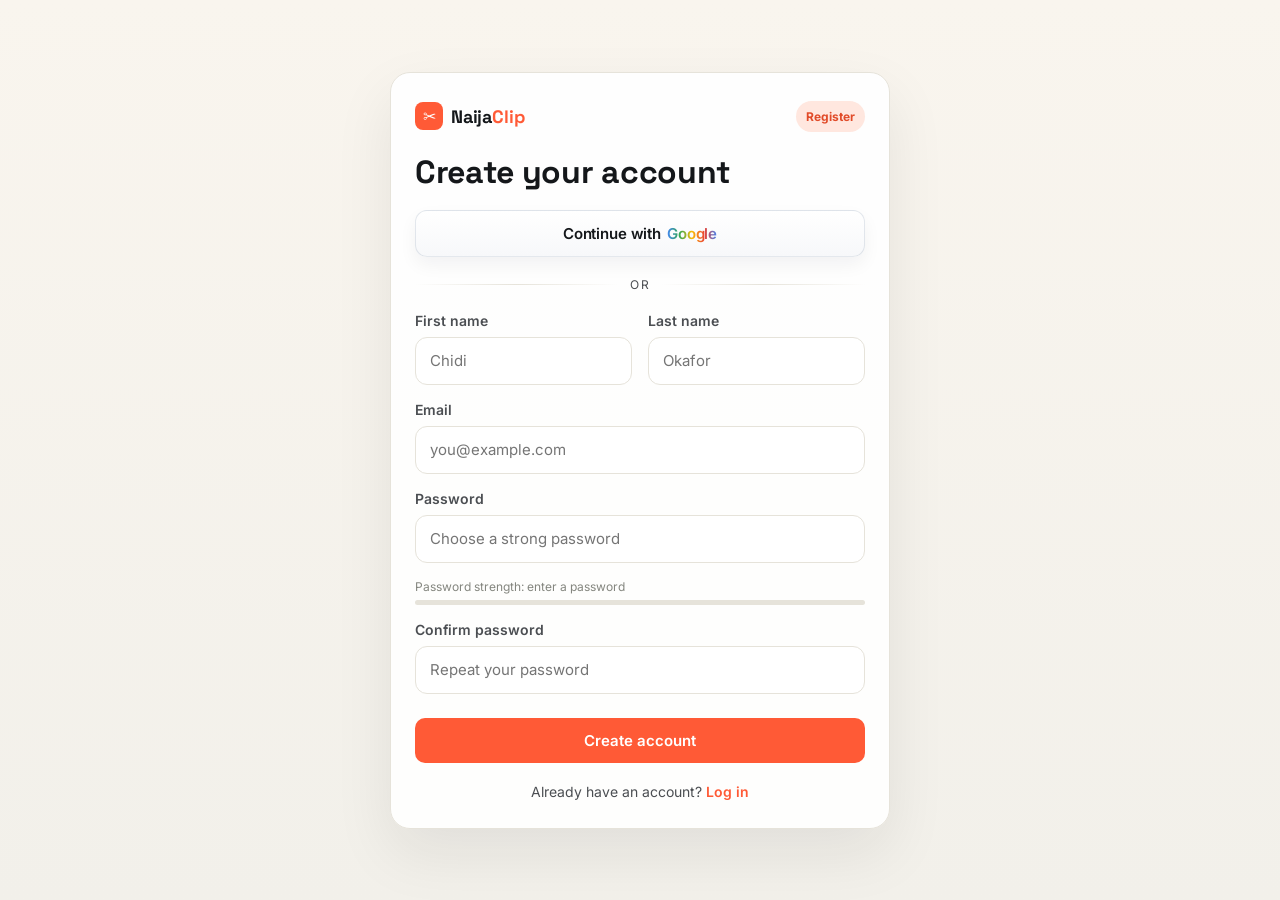
==== commit e8f2dcc5: "corrections 1.0" ====
--- a/templates/auth/register.html
+++ b/templates/auth/register.html
@@ -268,7 +268,13 @@
 
           <div class="nc-field">
             <label for="password">Password</label>
-            <input id="password" type="password" placeholder="Choose a strong password" required />
+            <input id="password" type="password" autocomplete="new-password" minlength="8" placeholder="Choose a strong password" aria-describedby="password-strength-label" required />
+            <div class="nc-password-strength" aria-live="polite">
+              <span id="password-strength-label">Password strength: enter a password</span>
+              <div class="nc-password-strength-track" role="progressbar" aria-label="Estimated password strength" aria-valuemin="0" aria-valuemax="4" aria-valuenow="0" aria-valuetext="No password entered">
+                <span></span>
+              </div>
+            </div>
           </div>
 
           <div class="nc-field">
@@ -288,6 +294,7 @@
     </main>
 
     <script src="/static/js/auth.js"></script>
+    <script src="/static/js/password-strength.js"></script>
     <script>
       const googleBtn = document.querySelector('.nc-google-btn');
       const form = document.getElementById('nc-register-form');
--- a/static/css/styles.css
+++ b/static/css/styles.css
@@ -35,6 +35,17 @@
 a { color: inherit; text-decoration: none; }
 .nc-display { font-family: 'Space Grotesk', sans-serif; letter-spacing: -0.01em; }
 .nc-focus:focus-visible { outline: 2px solid var(--accent); outline-offset: 2px; }
+.nc-password-strength { display: grid; gap: 6px; margin-top: 8px; color: var(--muted); font-size: 12px; }
+.nc-password-strength-track { height: 5px; overflow: hidden; border-radius: 3px; background: var(--border); }
+.nc-password-strength-track span { display: block; width: 0; height: 100%; background: var(--muted); transition: width .15s ease, background-color .15s ease; }
+.nc-password-strength[data-level="1"] .nc-password-strength-track span { background: #b84232; }
+.nc-password-strength[data-level="2"] .nc-password-strength-track span { background: #c77a20; }
+.nc-password-strength[data-level="3"] .nc-password-strength-track span { background: #277d68; }
+.nc-password-strength[data-level="4"] .nc-password-strength-track span { background: #0e5c52; }
+.nc-verification-resend { display: grid; justify-items: center; gap: 6px; margin-top: 16px; text-align: center; font-size: 13px; }
+.nc-verification-resend p { margin: 0; color: var(--muted); }
+.nc-verification-resend span { color: var(--ink-soft); }
+.nc-verification-resend [disabled] { cursor: wait; opacity: .7; }
 
 @keyframes nc-rise { from { opacity: 0; transform: translateY(10px); } to { opacity: 1; transform: translateY(0); } }
 .nc-rise { animation: nc-rise 0.5s ease both; }
@@ -400,6 +411,7 @@
 }
 .nc-clip-preview {
   width: 96px; height: 70px; border-radius: 10px; overflow: hidden; background: linear-gradient(160deg, rgba(42, 47, 53, 0.9), rgba(20,23,26,1)); border: 1px solid rgba(20,23,26,0.08); flex-shrink: 0;
+  position: relative;
 }
 .nc-clip-preview video,
 .nc-clip-video-frame video {
@@ -439,6 +451,10 @@
   position: absolute; right: 10px; bottom: 10px; display: inline-flex; align-items: center; gap: 6px; border: none; border-radius: 999px; padding: 8px 10px; background: rgba(20, 23, 26, 0.7); color: #fff; font-size: 11px; font-weight: 600; cursor: pointer; backdrop-filter: blur(4px);
 }
 .nc-clip-fullscreen-btn svg { width: 12px; height: 12px; }
+.nc-playback-error {
+  position: absolute; inset: 0; display: grid; place-items: center; padding: 16px;
+  background: rgba(20, 23, 26, 0.78); color: #fff; font-size: 13px; text-align: center;
+}
 
 .nc-clip-modal {
   position: fixed; inset: 0; z-index: 300; display: none; align-items: center; justify-content: center; padding: 20px;
@@ -451,7 +467,7 @@
   position: relative; width: min(92vw, 960px); background: rgba(8, 10, 12, 0.9); border: 1px solid rgba(255,255,255,0.08); border-radius: 18px; overflow: hidden; box-shadow: 0 28px 80px rgba(0,0,0,0.35);
 }
 .nc-clip-modal-stage {
-  width: 100%; aspect-ratio: 9 / 16; max-height: 82vh; background: #000;
+  position: relative; width: 100%; aspect-ratio: 9 / 16; max-height: 82vh; background: #000;
 }
 .nc-clip-modal-stage video {
   width: 100%; height: 100%; display: block; object-fit: contain; background: #000;
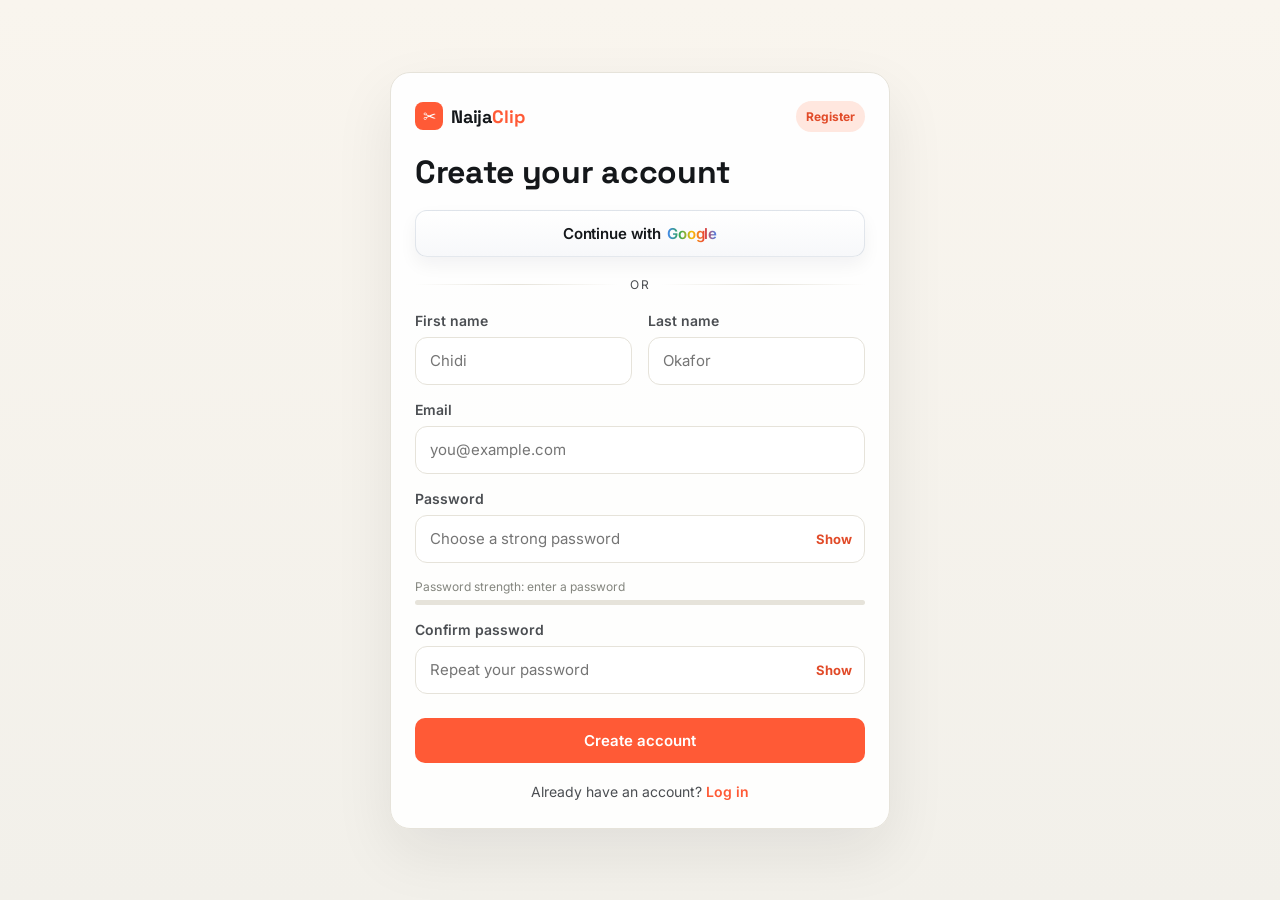
==== commit e20bd691: "problems 4.0" ====
--- a/templates/auth/register.html
+++ b/templates/auth/register.html
@@ -268,7 +268,10 @@
 
           <div class="nc-field">
             <label for="password">Password</label>
-            <input id="password" type="password" autocomplete="new-password" minlength="8" placeholder="Choose a strong password" aria-describedby="password-strength-label" required />
+            <div class="nc-password-control">
+              <input id="password" type="password" autocomplete="new-password" minlength="8" placeholder="Choose a strong password" aria-describedby="password-strength-label" required />
+              <button type="button" class="nc-password-toggle" data-password-target="password" data-password-label="password" aria-label="Show password">Show</button>
+            </div>
             <div class="nc-password-strength" aria-live="polite">
               <span id="password-strength-label">Password strength: enter a password</span>
               <div class="nc-password-strength-track" role="progressbar" aria-label="Estimated password strength" aria-valuemin="0" aria-valuemax="4" aria-valuenow="0" aria-valuetext="No password entered">
@@ -279,7 +282,10 @@
 
           <div class="nc-field">
             <label for="confirm_password">Confirm password</label>
-            <input id="confirm_password" type="password" placeholder="Repeat your password" required />
+            <div class="nc-password-control">
+              <input id="confirm_password" type="password" placeholder="Repeat your password" required />
+              <button type="button" class="nc-password-toggle" data-password-target="confirm_password" data-password-label="confirmation password" aria-label="Show confirmation password">Show</button>
+            </div>
           </div>
 
           <div class="nc-auth-actions">
@@ -294,6 +300,7 @@
     </main>
 
     <script src="/static/js/auth.js"></script>
+    <script src="/static/js/password-visibility.js"></script>
     <script src="/static/js/password-strength.js"></script>
     <script>
       const googleBtn = document.querySelector('.nc-google-btn');
--- a/static/css/styles.css
+++ b/static/css/styles.css
@@ -42,6 +42,22 @@
 .nc-password-strength[data-level="2"] .nc-password-strength-track span { background: #c77a20; }
 .nc-password-strength[data-level="3"] .nc-password-strength-track span { background: #277d68; }
 .nc-password-strength[data-level="4"] .nc-password-strength-track span { background: #0e5c52; }
+.nc-password-control { position: relative; }
+.nc-password-control input { padding-right: 66px; }
+.nc-password-toggle {
+  position: absolute;
+  top: 50%;
+  right: 13px;
+  transform: translateY(-50%);
+  padding: 0;
+  border: 0;
+  color: var(--accent-dark);
+  background: transparent;
+  font: inherit;
+  font-size: 13px;
+  font-weight: 700;
+  cursor: pointer;
+}
 .nc-verification-resend { display: grid; justify-items: center; gap: 6px; margin-top: 16px; text-align: center; font-size: 13px; }
 .nc-verification-resend p { margin: 0; color: var(--muted); }
 .nc-verification-resend span { color: var(--ink-soft); }
@@ -675,4 +691,3 @@
   .nc-editor-warning { grid-column: 1 / -1; }
 }
 
-
